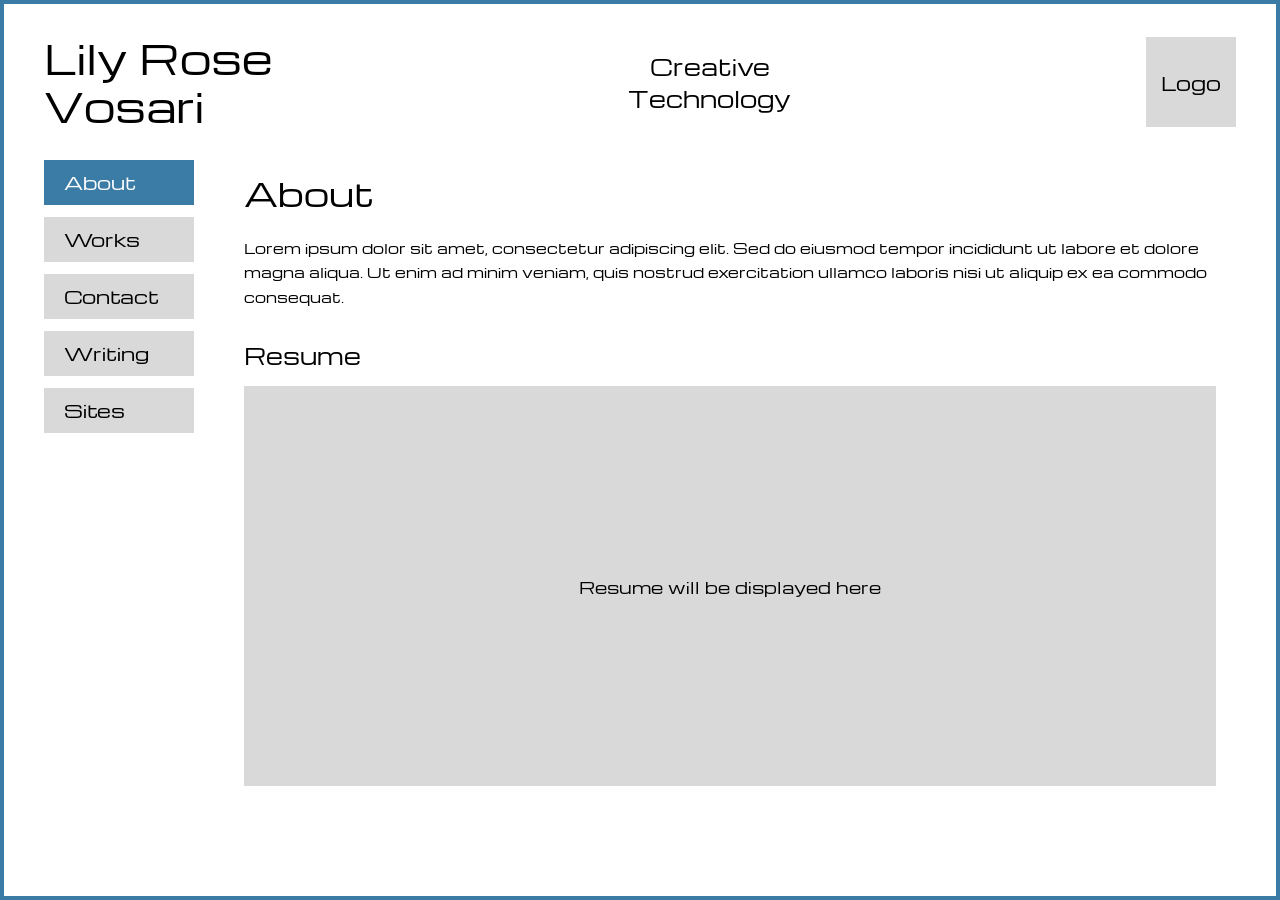
==== Pages/about.html @ a882bce3 "Initial commit: portfolio site with homepage, nav pages, and Michroma font" ====
<!DOCTYPE html>
<html lang="en">
<head>
    <meta charset="UTF-8">
    <meta name="viewport" content="width=device-width, initial-scale=1.0">
    <title>About | Lily Rose Vosari</title>
    <link rel="stylesheet" href="../css/styles.css">
</head>
<body>
    <div class="page-wrapper">
        <header>
            <div class="header-name"><a href="../HomePage/index.html">Lily Rose<br>Vosari</a></div>
            <div class="header-tagline">Creative<br>Technology</div>
            <div class="header-logo">Logo</div>
        </header>

        <div class="main-content">
            <nav class="side-nav">
                <a href="about.html" class="active">About</a>
                <a href="works.html">Works</a>
                <a href="contact.html">Contact</a>
                <a href="writing.html">Writing</a>
                <a href="sites.html">Sites</a>
            </nav>

            <div class="page-content">
                <h1>About</h1>
                <div class="about-text">
                    <p>Lorem ipsum dolor sit amet, consectetur adipiscing elit. Sed do eiusmod tempor incididunt ut labore et dolore magna aliqua. Ut enim ad minim veniam, quis nostrud exercitation ullamco laboris nisi ut aliquip ex ea commodo consequat.</p>
                </div>
                <div class="resume-placeholder">
                    <h2>Resume</h2>
                    <div class="resume-embed">Resume will be displayed here</div>
                </div>
            </div>
        </div>
    </div>
</body>
</html>
---- css/styles.css ----
/* Michroma Font */
@font-face {
    font-family: 'Michroma';
    src: url('../HomePage/fonts/Michroma/Michroma-Regular.ttf') format('truetype');
    font-weight: normal;
    font-style: normal;
}

/* Reset */
*,
*::before,
*::after {
    margin: 0;
    padding: 0;
    box-sizing: border-box;
}

body {
    font-family: 'Michroma', sans-serif;
    background-color: #ffffff;
    color: #000000;
    min-height: 100vh;
}

/* Page wrapper with blue border */
.page-wrapper {
    border: 4px solid #3a7ca5;
    min-height: 100vh;
    padding: 30px 40px;
}

/* Header */
header {
    display: flex;
    align-items: center;
    justify-content: space-between;
    margin-bottom: 30px;
}

.header-name {
    font-size: 2.5rem;
    font-weight: 400;
    line-height: 1.2;
}

.header-tagline {
    font-size: 1.4rem;
    font-weight: 400;
    text-align: center;
}

.header-subtitle {
    font-size: 0.7rem;
    font-weight: 400;
    margin-top: 8px;
    letter-spacing: 0.05em;
}

.header-logo {
    width: 90px;
    height: 90px;
    background-color: #d9d9d9;
    display: flex;
    align-items: center;
    justify-content: center;
    font-size: 1.2rem;
}

.header-logo img {
    width: 100%;
    height: 100%;
    object-fit: contain;
}

/* Main content area */
.main-content {
    display: flex;
    gap: 30px;
}

/* Left navigation */
.side-nav {
    display: flex;
    flex-direction: column;
    gap: 12px;
    min-width: 150px;
}

.side-nav a {
    display: block;
    background-color: #d9d9d9;
    color: #000000;
    text-decoration: none;
    padding: 10px 20px;
    font-family: 'Michroma', sans-serif;
    font-size: 1.1rem;
    transition: background-color 0.3s ease, color 0.3s ease;
}

.side-nav a:hover,
.side-nav a.active {
    background-color: #3a7ca5;
    color: #ffffff;
}

/* Page content area */
.page-content {
    flex: 1;
    padding: 10px 20px;
}

.page-content h1 {
    font-size: 2rem;
    font-weight: 400;
    margin-bottom: 20px;
}

/* About page */
.about-text {
    font-size: 0.85rem;
    line-height: 1.8;
    margin-bottom: 30px;
}

.resume-placeholder h2 {
    font-size: 1.4rem;
    font-weight: 400;
    margin-bottom: 15px;
}

.resume-embed {
    background-color: #d9d9d9;
    min-height: 400px;
    display: flex;
    align-items: center;
    justify-content: center;
    font-size: 1rem;
}

/* Contact page */
.contact-list {
    list-style: disc;
    padding-left: 25px;
    font-size: 0.9rem;
    line-height: 2.2;
}

/* Header name link */
.header-name a {
    color: inherit;
    text-decoration: none;
}

.header-name a:hover {
    opacity: 0.7;
}

/* Drawing / featured image area */
.featured-area {
    flex: 1;
    background-color: #d9d9d9;
    display: flex;
    align-items: center;
    justify-content: center;
    min-height: 350px;
    font-size: 1.5rem;
}

.featured-area img {
    width: 100%;
    height: 100%;
    object-fit: cover;
}

/* Responsive */
@media (max-width: 768px) {
    .page-wrapper {
        padding: 20px;
    }

    header {
        flex-wrap: wrap;
        gap: 15px;
    }

    .header-name {
        font-size: 1.8rem;
    }

    .header-tagline {
        font-size: 1rem;
    }

    .main-content {
        flex-direction: column;
    }

    .side-nav {
        flex-direction: row;
        flex-wrap: wrap;
        min-width: unset;
    }

    .side-nav a {
        font-size: 0.9rem;
        padding: 8px 14px;
    }
}
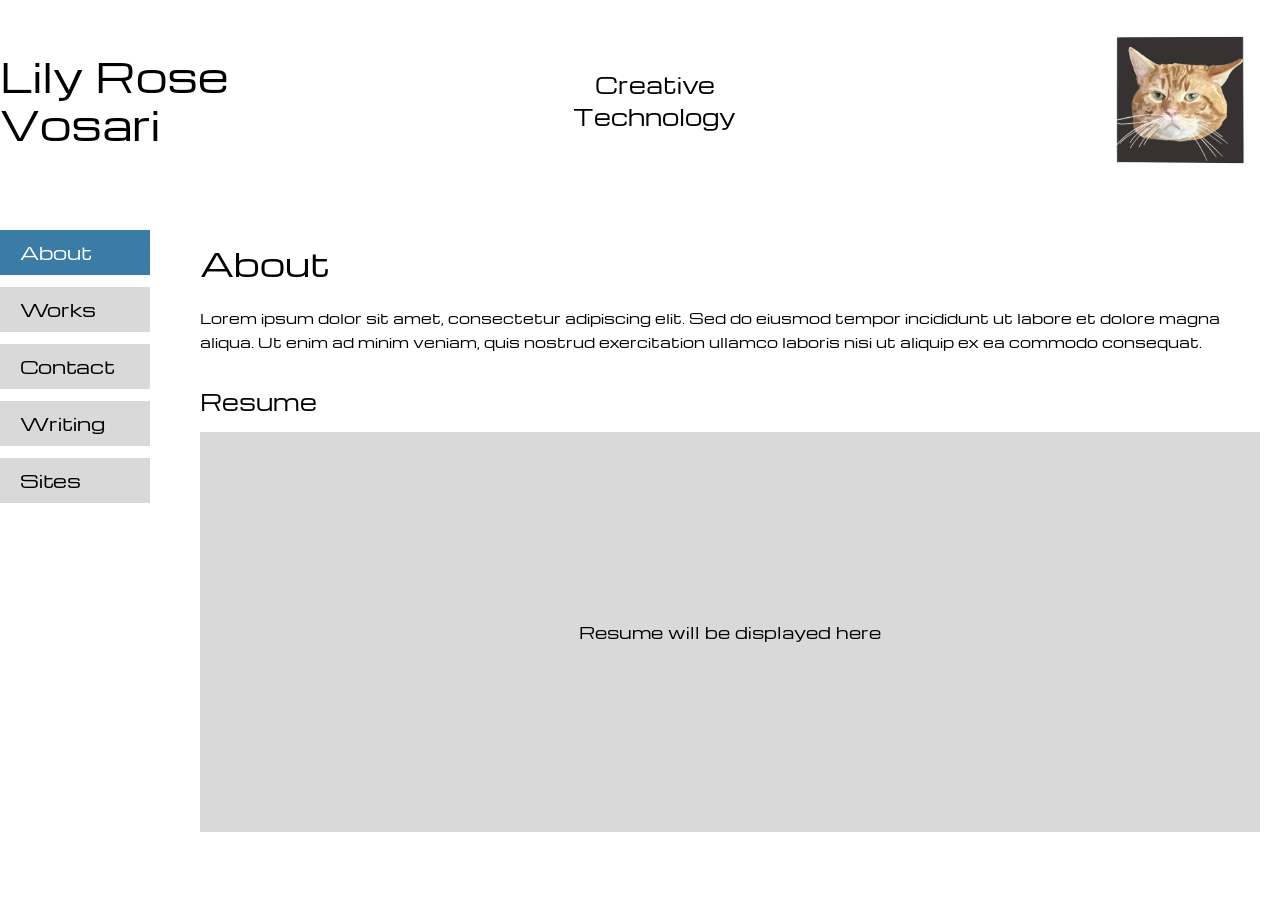
==== commit 756aae48: "Add logo, move fonts to css, update page content and styling" ====
--- a/Pages/about.html
+++ b/Pages/about.html
@@ -11,7 +11,7 @@
         <header>
             <div class="header-name"><a href="../HomePage/index.html">Lily Rose<br>Vosari</a></div>
             <div class="header-tagline">Creative<br>Technology</div>
-            <div class="header-logo">Logo</div>
+            <div class="header-logo"><img src="../HomePage/Logo.png" alt="Lily Rose Vosari Logo"></div>
         </header>
 
         <div class="main-content">
--- a/css/styles.css
+++ b/css/styles.css
@@ -1,7 +1,7 @@
 /* Michroma Font */
 @font-face {
     font-family: 'Michroma';
-    src: url('../HomePage/fonts/Michroma/Michroma-Regular.ttf') format('truetype');
+    src: url('fonts/Michroma/Michroma-Regular.ttf') format('truetype');
     font-weight: normal;
     font-style: normal;
 }
@@ -20,13 +20,6 @@
     background-color: #ffffff;
     color: #000000;
     min-height: 100vh;
-}
-
-/* Page wrapper with blue border */
-.page-wrapper {
-    border: 4px solid #3a7ca5;
-    min-height: 100vh;
-    padding: 30px 40px;
 }
 
 /* Header */
@@ -57,13 +50,11 @@
 }
 
 .header-logo {
-    width: 90px;
-    height: 90px;
-    background-color: #d9d9d9;
+    width: 200px;
+    height: 200px;
     display: flex;
     align-items: center;
     justify-content: center;
-    font-size: 1.2rem;
 }
 
 .header-logo img {
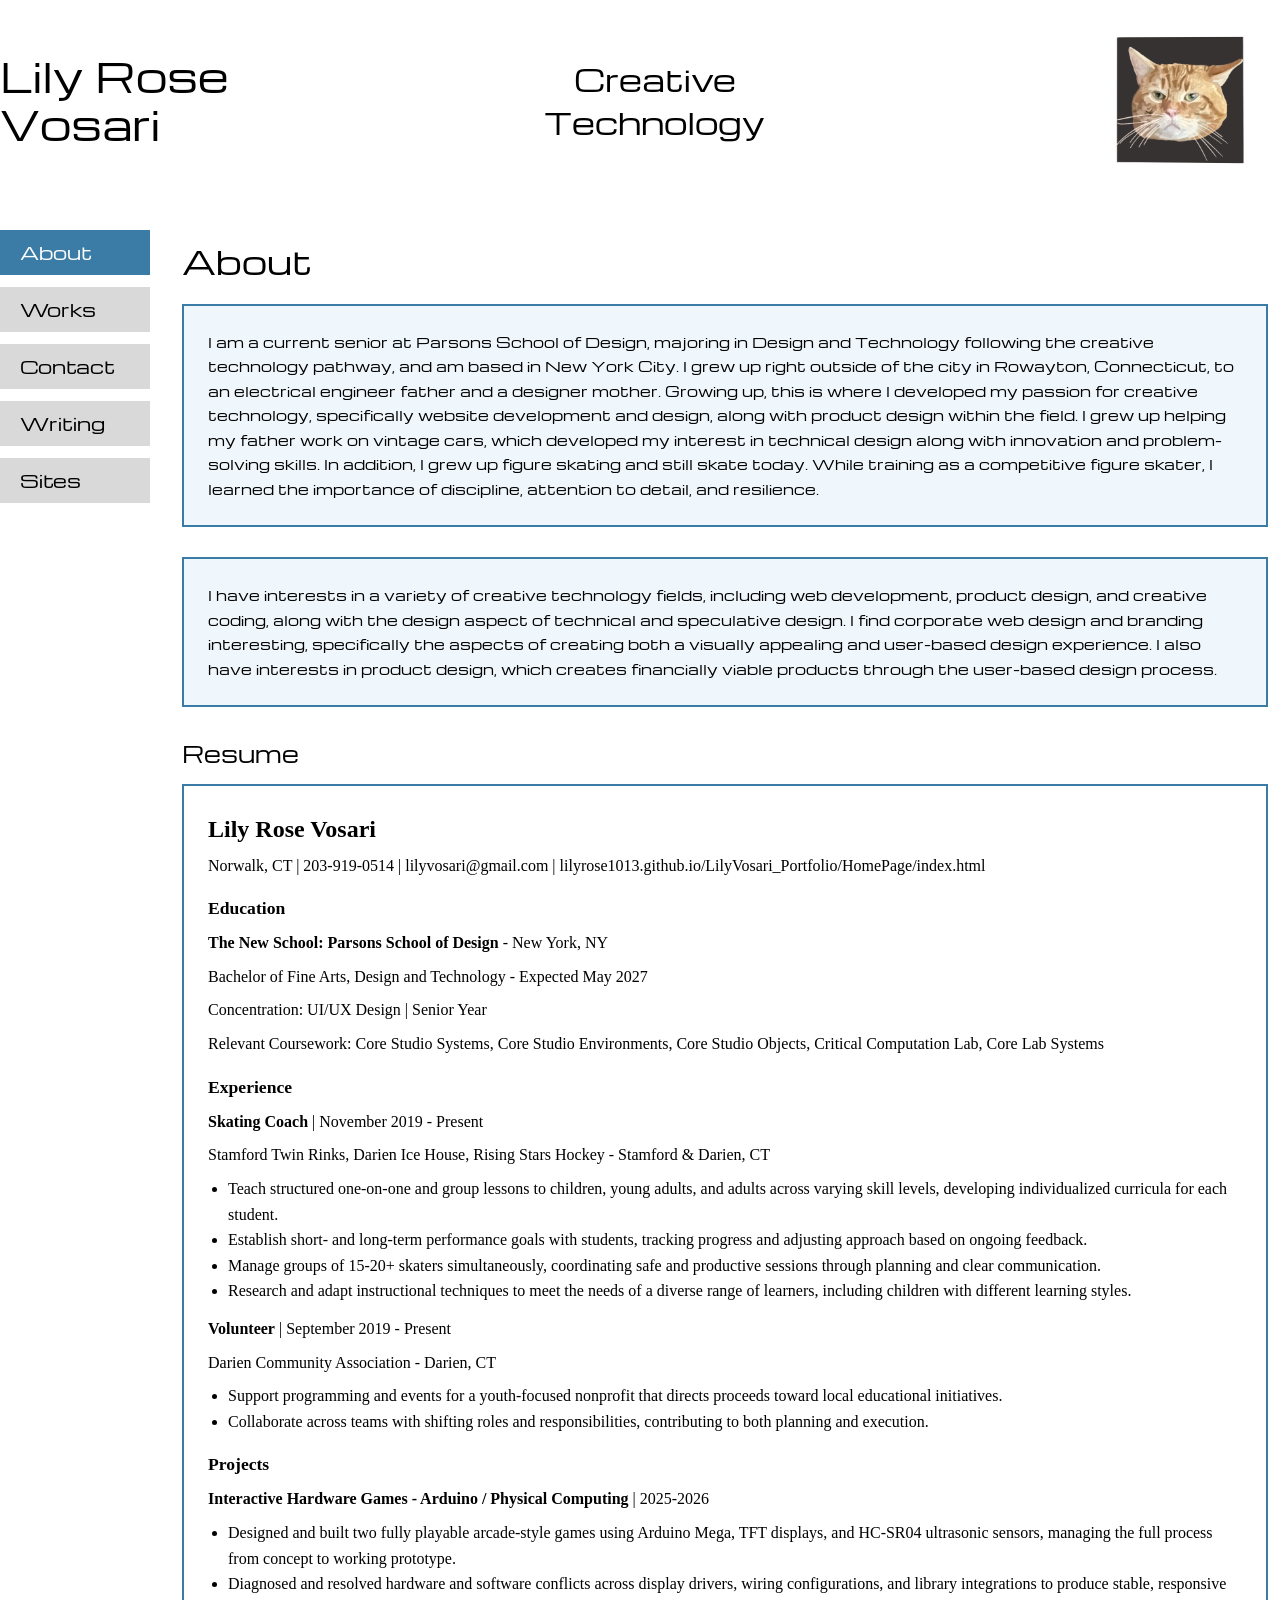
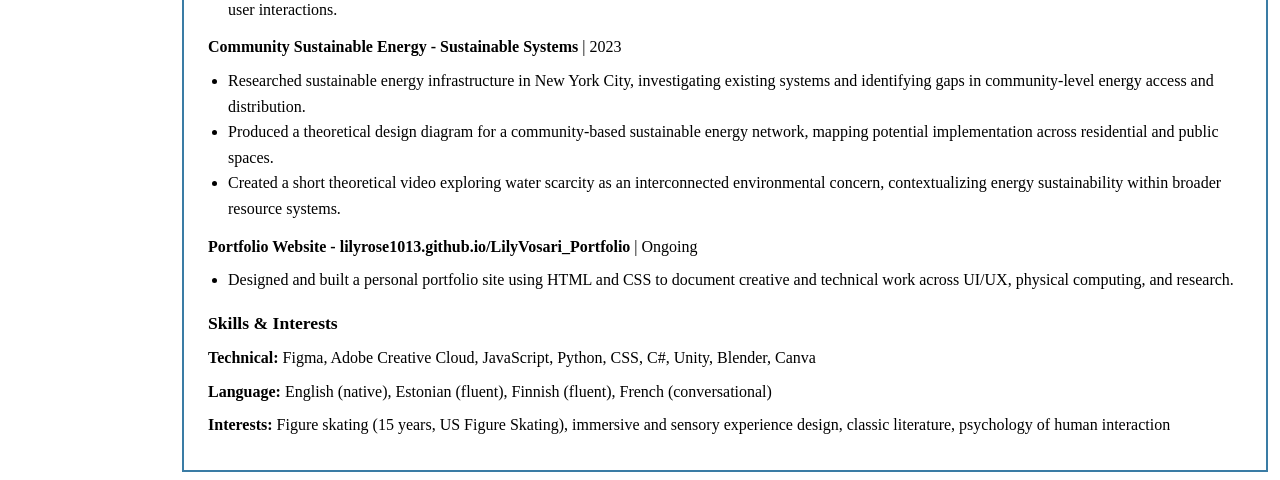
==== commit 6e7adf4a: "about page updates" ====
--- a/Pages/about.html
+++ b/Pages/about.html
@@ -26,11 +26,74 @@
             <div class="page-content">
                 <h1>About</h1>
                 <div class="about-text">
-                    <p>Lorem ipsum dolor sit amet, consectetur adipiscing elit. Sed do eiusmod tempor incididunt ut labore et dolore magna aliqua. Ut enim ad minim veniam, quis nostrud exercitation ullamco laboris nisi ut aliquip ex ea commodo consequat.</p>
+                    <p>
+                        I am a current senior at Parsons School of Design, majoring in Design and Technology following the creative technology pathway, and am based in New York City.
+                        I grew up right outside of the city in Rowayton, Connecticut, to an electrical engineer father and a designer mother. Growing up, this is where I developed my passion for creative technology, specifically website development and design, along with product design within the field.
+                        I grew up helping my father work on vintage cars, which developed my interest in technical design along with innovation and problem-solving skills.
+                        In addition, I grew up figure skating and still skate today. While training as a competitive figure skater, I learned the importance of discipline, attention to detail, and resilience.
+                    </p>
+                </div>
+
+                <div class="about-text2">
+                    <p>
+                        I have interests in a variety of creative technology fields, including web development, product design, and creative coding, along with the design aspect of technical and speculative design.
+                        I find corporate web design and branding interesting, specifically the aspects of creating both a visually appealing and user-based design experience.
+                        I also have interests in product design, which creates financially viable products through the user-based design process.
+                    </p>
                 </div>
                 <div class="resume-placeholder">
                     <h2>Resume</h2>
-                    <div class="resume-embed">Resume will be displayed here</div>
+                    <div class="resume-content">
+                        <h3>Lily Rose Vosari</h3>
+                        <p>Norwalk, CT | 203-919-0514 | lilyvosari@gmail.com | lilyrose1013.github.io/LilyVosari_Portfolio/HomePage/index.html</p>
+
+                        <h4>Education</h4>
+                        <p><strong>The New School: Parsons School of Design</strong> - New York, NY</p>
+                        <p>Bachelor of Fine Arts, Design and Technology - Expected May 2027</p>
+                        <p>Concentration: UI/UX Design | Senior Year</p>
+                        <p>Relevant Coursework: Core Studio Systems, Core Studio Environments, Core Studio Objects, Critical Computation Lab, Core Lab Systems</p>
+
+                        <h4>Experience</h4>
+                        <p><strong>Skating Coach</strong> | November 2019 - Present</p>
+                        <p>Stamford Twin Rinks, Darien Ice House, Rising Stars Hockey - Stamford & Darien, CT</p>
+                        <ul>
+                            <li>Teach structured one-on-one and group lessons to children, young adults, and adults across varying skill levels, developing individualized curricula for each student.</li>
+                            <li>Establish short- and long-term performance goals with students, tracking progress and adjusting approach based on ongoing feedback.</li>
+                            <li>Manage groups of 15-20+ skaters simultaneously, coordinating safe and productive sessions through planning and clear communication.</li>
+                            <li>Research and adapt instructional techniques to meet the needs of a diverse range of learners, including children with different learning styles.</li>
+                        </ul>
+
+                        <p><strong>Volunteer</strong> | September 2019 - Present</p>
+                        <p>Darien Community Association - Darien, CT</p>
+                        <ul>
+                            <li>Support programming and events for a youth-focused nonprofit that directs proceeds toward local educational initiatives.</li>
+                            <li>Collaborate across teams with shifting roles and responsibilities, contributing to both planning and execution.</li>
+                        </ul>
+
+                        <h4>Projects</h4>
+                        <p><strong>Interactive Hardware Games - Arduino / Physical Computing</strong> | 2025-2026</p>
+                        <ul>
+                            <li>Designed and built two fully playable arcade-style games using Arduino Mega, TFT displays, and HC-SR04 ultrasonic sensors, managing the full process from concept to working prototype.</li>
+                            <li>Diagnosed and resolved hardware and software conflicts across display drivers, wiring configurations, and library integrations to produce stable, responsive user interactions.</li>
+                        </ul>
+
+                        <p><strong>Community Sustainable Energy - Sustainable Systems</strong> | 2023</p>
+                        <ul>
+                            <li>Researched sustainable energy infrastructure in New York City, investigating existing systems and identifying gaps in community-level energy access and distribution.</li>
+                            <li>Produced a theoretical design diagram for a community-based sustainable energy network, mapping potential implementation across residential and public spaces.</li>
+                            <li>Created a short theoretical video exploring water scarcity as an interconnected environmental concern, contextualizing energy sustainability within broader resource systems.</li>
+                        </ul>
+
+                        <p><strong>Portfolio Website - lilyrose1013.github.io/LilyVosari_Portfolio</strong> | Ongoing</p>
+                        <ul>
+                            <li>Designed and built a personal portfolio site using HTML and CSS to document creative and technical work across UI/UX, physical computing, and research.</li>
+                        </ul>
+
+                        <h4>Skills & Interests</h4>
+                        <p><strong>Technical:</strong> Figma, Adobe Creative Cloud, JavaScript, Python, CSS, C#, Unity, Blender, Canva</p>
+                        <p><strong>Language:</strong> English (native), Estonian (fluent), Finnish (fluent), French (conversational)</p>
+                        <p><strong>Interests:</strong> Figure skating (15 years, US Figure Skating), immersive and sensory experience design, classic literature, psychology of human interaction</p>
+                    </div>
                 </div>
             </div>
         </div>
--- a/css/styles.css
+++ b/css/styles.css
@@ -37,13 +37,13 @@
 }
 
 .header-tagline {
-    font-size: 1.4rem;
+    font-size: 1.9rem;
     font-weight: 400;
     text-align: center;
 }
 
 .header-subtitle {
-    font-size: 0.7rem;
+    font-size: 0.95rem;
     font-weight: 400;
     margin-top: 8px;
     letter-spacing: 0.05em;
@@ -66,7 +66,7 @@
 /* Main content area */
 .main-content {
     display: flex;
-    gap: 30px;
+    gap: 20px;
 }
 
 /* Left navigation */
@@ -97,7 +97,7 @@
 /* Page content area */
 .page-content {
     flex: 1;
-    padding: 10px 20px;
+    padding: 8px 12px;
 }
 
 .page-content h1 {
@@ -111,6 +111,30 @@
     font-size: 0.85rem;
     line-height: 1.8;
     margin-bottom: 30px;
+    padding: 1.5rem;
+    border: 2px solid #3a7ca5;
+    background-color: #f0f7fc;
+}
+
+.about-text2 {
+    font-size: 0.85rem;
+    line-height: 1.8;
+    margin-bottom: 30px;
+    padding: 1.5rem;
+    border: 2px solid #3a7ca5;
+    background-color: #f0f7fc;
+}
+
+.about-text p {
+    margin-bottom: 1rem;
+}
+
+.about-text2 p {
+    margin-bottom: 0;
+}
+
+.about-text p:last-child {
+    margin-bottom: 0;
 }
 
 .resume-placeholder h2 {
@@ -119,13 +143,49 @@
     margin-bottom: 15px;
 }
 
+.resume-content {
+    background-color: #ffffff;
+    border: 2px solid #3a7ca5;
+    padding: 1.5rem;
+    font-family: 'Times New Roman', Times, serif;
+    font-size: 1rem;
+    line-height: 1.6;
+}
+
+.resume-content h3 {
+    font-size: 1.5rem;
+    margin-bottom: 0.25rem;
+}
+
+.resume-content h4 {
+    font-size: 1.1rem;
+    margin-top: 1rem;
+    margin-bottom: 0.5rem;
+}
+
+.resume-content p {
+    margin-bottom: 0.5rem;
+}
+
+.resume-content ul {
+    margin: 0 0 0.75rem 1.25rem;
+}
+
+.resume-content a {
+    color: #1f5e85;
+}
+
 .resume-embed {
     background-color: #d9d9d9;
-    min-height: 400px;
-    display: flex;
-    align-items: center;
-    justify-content: center;
+    min-height: 360px;
     font-size: 1rem;
+}
+
+.resume-embed iframe {
+    width: 100%;
+    height: 75vh;
+    border: 0;
+    display: block;
 }
 
 /* Contact page */
@@ -179,7 +239,7 @@
     }
 
     .header-tagline {
-        font-size: 1rem;
+        font-size: 1.3rem;
     }
 
     .main-content {
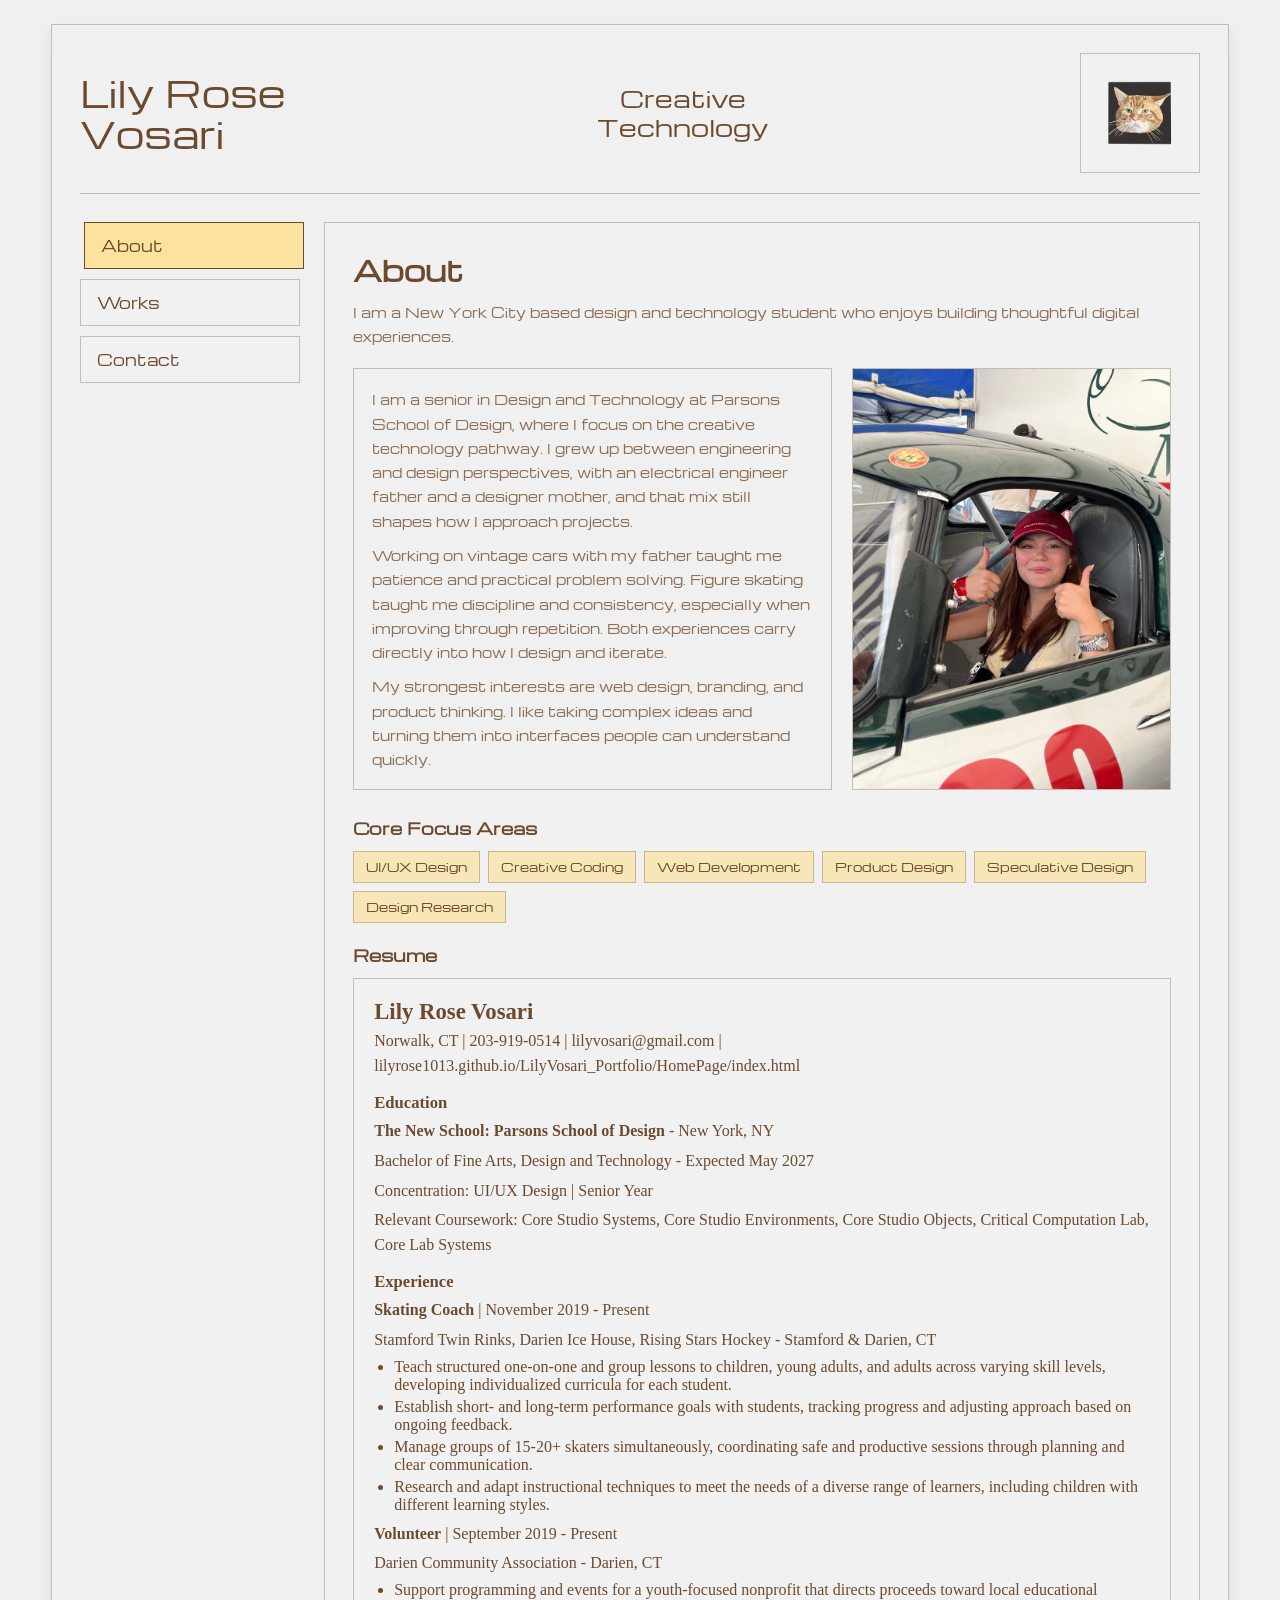
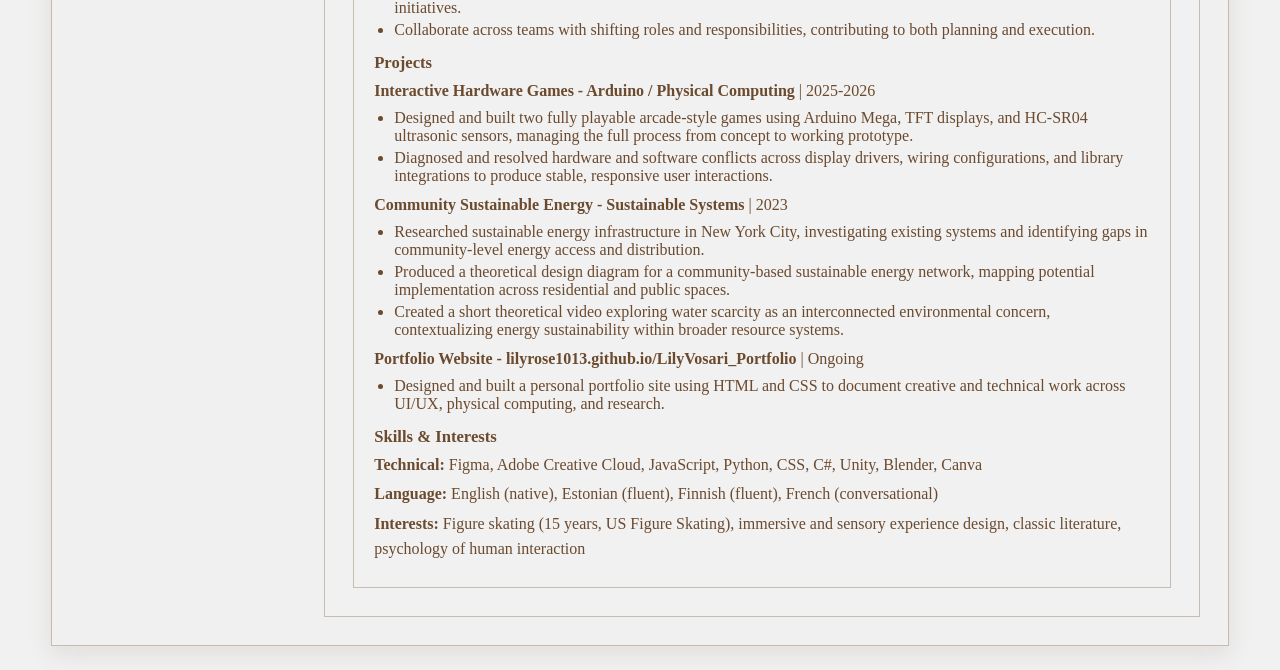
==== commit 32ef0c50: "color and format changes" ====
--- a/Pages/about.html
+++ b/Pages/about.html
@@ -19,30 +19,46 @@
                 <a href="about.html" class="active">About</a>
                 <a href="works.html">Works</a>
                 <a href="contact.html">Contact</a>
-                <a href="writing.html">Writing</a>
-                <a href="sites.html">Sites</a>
             </nav>
 
             <div class="page-content">
                 <h1>About</h1>
-                <div class="about-text">
-                    <p>
-                        I am a current senior at Parsons School of Design, majoring in Design and Technology following the creative technology pathway, and am based in New York City.
-                        I grew up right outside of the city in Rowayton, Connecticut, to an electrical engineer father and a designer mother. Growing up, this is where I developed my passion for creative technology, specifically website development and design, along with product design within the field.
-                        I grew up helping my father work on vintage cars, which developed my interest in technical design along with innovation and problem-solving skills.
-                        In addition, I grew up figure skating and still skate today. While training as a competitive figure skater, I learned the importance of discipline, attention to detail, and resilience.
-                    </p>
+                <p class="intro-line">I am a New York City based design and technology student who enjoys building thoughtful digital experiences.</p>
+
+                <section class="hero-block" aria-label="Professional biography">
+                    <div class="hero-text">
+                        <p>
+                            I am a senior in Design and Technology at Parsons School of Design, where I focus on the creative technology pathway.
+                            I grew up between engineering and design perspectives, with an electrical engineer father and a designer mother,
+                            and that mix still shapes how I approach projects.
+                        </p>
+                        <p>
+                            Working on vintage cars with my father taught me patience and practical problem solving.
+                            Figure skating taught me discipline and consistency, especially when improving through repetition.
+                            Both experiences carry directly into how I design and iterate.
+                        </p>
+                        <p>
+                            My strongest interests are web design, branding, and product thinking.
+                            I like taking complex ideas and turning them into interfaces people can understand quickly.
+                        </p>
+                    </div>
+                    <figure class="about-photo">
+                        <img src="../Images/Me.jpg" alt="Lily Rose Vosari sitting in a race car giving two thumbs up">
+                    </figure>
+                </section>
+
+                <h2 class="section-title">Core Focus Areas</h2>
+                <div class="chip-group" aria-label="Focus areas">
+                    <span class="chip">UI/UX Design</span>
+                    <span class="chip">Creative Coding</span>
+                    <span class="chip">Web Development</span>
+                    <span class="chip">Product Design</span>
+                    <span class="chip">Speculative Design</span>
+                    <span class="chip">Design Research</span>
                 </div>
 
-                <div class="about-text2">
-                    <p>
-                        I have interests in a variety of creative technology fields, including web development, product design, and creative coding, along with the design aspect of technical and speculative design.
-                        I find corporate web design and branding interesting, specifically the aspects of creating both a visually appealing and user-based design experience.
-                        I also have interests in product design, which creates financially viable products through the user-based design process.
-                    </p>
-                </div>
                 <div class="resume-placeholder">
-                    <h2>Resume</h2>
+                    <h2 class="section-title">Resume</h2>
                     <div class="resume-content">
                         <h3>Lily Rose Vosari</h3>
                         <p>Norwalk, CT | 203-919-0514 | lilyvosari@gmail.com | lilyrose1013.github.io/LilyVosari_Portfolio/HomePage/index.html</p>
--- a/css/styles.css
+++ b/css/styles.css
@@ -6,7 +6,23 @@
     font-style: normal;
 }
 
-/* Reset */
+:root {
+    --old-copper: #6b4a2e;
+    --butter-yellow: #fbe29d;
+    --nebula: #c0ddda;
+    --seashell: #f1f1f1;
+    --page-bg: var(--seashell);
+    --panel-bg: var(--seashell);
+    --ink: var(--old-copper);
+    --muted: rgba(119, 85, 55, 0.84);
+    --line: rgba(119, 85, 55, 0.34);
+    --brand: var(--old-copper);
+    --brand-soft: var(--butter-yellow);
+    --accent: var(--old-copper);
+    --radius: 0;
+    --shadow: 0 12px 30px rgba(119, 85, 55, 0.12);
+}
+
 *,
 *::before,
 *::after {
@@ -17,243 +33,429 @@
 
 body {
     font-family: 'Michroma', sans-serif;
-    background-color: #ffffff;
-    color: #000000;
+    font-weight: 500;
+    color: var(--ink);
     min-height: 100vh;
-}
-
-/* Header */
+    background: var(--page-bg);
+}
+
+.page-wrapper {
+    width: min(1220px, 92vw);
+    margin: 24px auto;
+    padding: 28px;
+    border: 1px solid var(--line);
+    border-radius: 0;
+    background: rgba(241, 241, 241, 0.96);
+    box-shadow: 0 8px 22px rgba(119, 85, 55, 0.12);
+}
+
 header {
     display: flex;
     align-items: center;
     justify-content: space-between;
-    margin-bottom: 30px;
+    gap: 18px;
+    margin-bottom: 28px;
+    padding-bottom: 20px;
+    border-bottom: 1px solid var(--line);
 }
 
 .header-name {
-    font-size: 2.5rem;
-    font-weight: 400;
-    line-height: 1.2;
+    font-size: clamp(1.8rem, 2.8vw, 2.4rem);
+    font-weight: 500;
+    line-height: 1.15;
+}
+
+.header-name a {
+    color: inherit;
+    text-decoration: none;
+}
+
+.header-name a:hover {
+    color: var(--brand);
 }
 
 .header-tagline {
-    font-size: 1.9rem;
-    font-weight: 400;
+    font-size: clamp(1.05rem, 1.8vw, 1.55rem);
     text-align: center;
+    color: var(--brand);
+    line-height: 1.25;
 }
 
 .header-subtitle {
-    font-size: 0.95rem;
-    font-weight: 400;
     margin-top: 8px;
-    letter-spacing: 0.05em;
+    font-size: 0.76rem;
+    color: var(--muted);
+    letter-spacing: 0.03em;
 }
 
 .header-logo {
-    width: 200px;
-    height: 200px;
+    width: 120px;
+    height: 120px;
+    border-radius: 0;
+    border: 1px solid var(--line);
+    background: var(--seashell);
     display: flex;
     align-items: center;
     justify-content: center;
+    flex-shrink: 0;
 }
 
 .header-logo img {
-    width: 100%;
-    height: 100%;
+    width: 84%;
+    height: 84%;
     object-fit: contain;
 }
 
-/* Main content area */
 .main-content {
-    display: flex;
-    gap: 20px;
-}
-
-/* Left navigation */
+    display: grid;
+    grid-template-columns: 220px minmax(0, 1fr);
+    gap: 24px;
+}
+
 .side-nav {
     display: flex;
     flex-direction: column;
-    gap: 12px;
-    min-width: 150px;
+    gap: 10px;
 }
 
 .side-nav a {
     display: block;
-    background-color: #d9d9d9;
-    color: #000000;
+    border-radius: 0;
+    border: 1px solid var(--line);
+    background: var(--panel-bg);
+    color: var(--ink);
     text-decoration: none;
-    padding: 10px 20px;
-    font-family: 'Michroma', sans-serif;
-    font-size: 1.1rem;
-    transition: background-color 0.3s ease, color 0.3s ease;
+    font-size: 0.92rem;
+    padding: 12px 16px;
+    transition: transform 0.22s ease, border-color 0.22s ease, background-color 0.22s ease, color 0.22s ease;
 }
 
 .side-nav a:hover,
 .side-nav a.active {
-    background-color: #3a7ca5;
-    color: #ffffff;
-}
-
-/* Page content area */
+    transform: translateX(4px);
+    border-color: var(--brand);
+    background: var(--brand-soft);
+    color: var(--brand);
+}
+
 .page-content {
-    flex: 1;
-    padding: 8px 12px;
+    background: var(--panel-bg);
+    border: 1px solid var(--line);
+    border-radius: 0;
+    padding: 28px;
 }
 
 .page-content h1 {
-    font-size: 2rem;
-    font-weight: 400;
+    font-size: clamp(1.45rem, 2.1vw, 2rem);
+    margin-bottom: 12px;
+}
+
+.intro-line {
+    color: var(--muted);
+    font-size: 0.82rem;
+    line-height: 1.8;
     margin-bottom: 20px;
 }
 
-/* About page */
-.about-text {
-    font-size: 0.85rem;
-    line-height: 1.8;
-    margin-bottom: 30px;
-    padding: 1.5rem;
-    border: 2px solid #3a7ca5;
-    background-color: #f0f7fc;
-}
-
-.about-text2 {
-    font-size: 0.85rem;
-    line-height: 1.8;
-    margin-bottom: 30px;
-    padding: 1.5rem;
-    border: 2px solid #3a7ca5;
-    background-color: #f0f7fc;
-}
-
-.about-text p {
-    margin-bottom: 1rem;
-}
-
-.about-text2 p {
+.hero-block {
+    display: grid;
+    grid-template-columns: 1.2fr 0.8fr;
+    gap: 20px;
+    margin-bottom: 26px;
+}
+
+.hero-text {
+    border: 1px solid var(--line);
+    border-radius: 0;
+    background: rgba(241, 241, 241, 0.95);
+    padding: 18px;
+}
+
+.hero-text p {
+    color: var(--muted);
+    font-size: 0.82rem;
+    line-height: 1.85;
+    margin-bottom: 10px;
+}
+
+.hero-text p:last-child {
     margin-bottom: 0;
 }
 
-.about-text p:last-child {
-    margin-bottom: 0;
-}
-
-.resume-placeholder h2 {
-    font-size: 1.4rem;
-    font-weight: 400;
-    margin-bottom: 15px;
-}
-
-.resume-content {
-    background-color: #ffffff;
-    border: 2px solid #3a7ca5;
-    padding: 1.5rem;
-    font-family: 'Times New Roman', Times, serif;
-    font-size: 1rem;
-    line-height: 1.6;
-}
-
-.resume-content h3 {
-    font-size: 1.5rem;
-    margin-bottom: 0.25rem;
-}
-
-.resume-content h4 {
-    font-size: 1.1rem;
-    margin-top: 1rem;
-    margin-bottom: 0.5rem;
-}
-
-.resume-content p {
-    margin-bottom: 0.5rem;
-}
-
-.resume-content ul {
-    margin: 0 0 0.75rem 1.25rem;
-}
-
-.resume-content a {
-    color: #1f5e85;
-}
-
-.resume-embed {
-    background-color: #d9d9d9;
-    min-height: 360px;
-    font-size: 1rem;
-}
-
-.resume-embed iframe {
-    width: 100%;
-    height: 75vh;
-    border: 0;
+.about-photo {
+    border: 1px solid var(--line);
+    border-radius: 0;
+    overflow: hidden;
+    background: var(--seashell);
+}
+
+.about-photo img {
     display: block;
-}
-
-/* Contact page */
-.contact-list {
-    list-style: disc;
-    padding-left: 25px;
-    font-size: 0.9rem;
-    line-height: 2.2;
-}
-
-/* Header name link */
-.header-name a {
-    color: inherit;
-    text-decoration: none;
-}
-
-.header-name a:hover {
-    opacity: 0.7;
-}
-
-/* Drawing / featured image area */
-.featured-area {
-    flex: 1;
-    background-color: #d9d9d9;
-    display: flex;
-    align-items: center;
-    justify-content: center;
-    min-height: 350px;
-    font-size: 1.5rem;
-}
-
-.featured-area img {
     width: 100%;
     height: 100%;
     object-fit: cover;
 }
 
-/* Responsive */
-@media (max-width: 768px) {
-    .page-wrapper {
-        padding: 20px;
-    }
-
-    header {
-        flex-wrap: wrap;
-        gap: 15px;
-    }
-
-    .header-name {
-        font-size: 1.8rem;
-    }
-
-    .header-tagline {
-        font-size: 1.3rem;
-    }
-
+.section-title {
+    font-size: 1.02rem;
+    color: var(--brand);
+    margin-bottom: 12px;
+}
+
+.chip-group {
+    display: flex;
+    flex-wrap: wrap;
+    gap: 8px;
+    margin-bottom: 20px;
+}
+
+.chip {
+    border: 1px solid var(--line);
+    background: rgba(251, 226, 157, 0.68);
+    border-radius: 0;
+    padding: 7px 12px;
+    font-size: 0.72rem;
+    color: var(--brand);
+}
+
+.resume-placeholder {
+    margin-top: 6px;
+}
+
+.resume-content {
+    border: 1px solid var(--line);
+    border-radius: 0;
+    padding: 20px;
+    background: rgba(241, 241, 241, 0.97);
+    font-family: 'Times New Roman', Times, serif;
+    font-weight: 500;
+    color: var(--ink);
+}
+
+.resume-content h3 {
+    font-size: 1.42rem;
+    margin-bottom: 4px;
+}
+
+.resume-content h4 {
+    margin-top: 14px;
+    margin-bottom: 6px;
+    font-size: 1.04rem;
+    color: var(--brand);
+}
+
+.resume-content p {
+    line-height: 1.55;
+    margin-bottom: 5px;
+}
+
+.resume-content ul {
+    margin: 0 0 8px 20px;
+}
+
+.resume-content li {
+    margin-bottom: 4px;
+}
+
+.card-grid {
+    display: grid;
+    grid-template-columns: repeat(auto-fit, minmax(220px, 1fr));
+    gap: 14px;
+    margin-top: 12px;
+}
+
+.info-card {
+    border: 1px solid var(--line);
+    border-left: 5px solid var(--brand);
+    border-radius: 0;
+    background: rgba(241, 241, 241, 0.97);
+    padding: 16px;
+}
+
+.info-card h3 {
+    font-size: 0.95rem;
+    margin-bottom: 6px;
+}
+
+.info-card p {
+    font-size: 0.77rem;
+    color: var(--muted);
+    line-height: 1.7;
+}
+
+.project-list {
+    display: grid;
+    gap: 14px;
+    margin-top: 14px;
+}
+
+.project-card {
+    border: 1px solid var(--line);
+    border-radius: 0;
+    background: rgba(241, 241, 241, 0.97);
+    padding: 18px;
+}
+
+.project-card h3 {
+    font-size: 1rem;
+    color: var(--brand);
+    margin-bottom: 4px;
+}
+
+.project-meta {
+    font-size: 0.7rem;
+    text-transform: uppercase;
+    letter-spacing: 0.06em;
+    color: var(--accent);
+    margin-bottom: 10px;
+}
+
+.project-card ul {
+    margin-left: 18px;
+    line-height: 1.65;
+    color: var(--muted);
+    font-size: 0.78rem;
+}
+
+.contact-list {
+    list-style: none;
+    display: grid;
+    gap: 10px;
+    margin-top: 14px;
+}
+
+.contact-list li {
+    border: 1px solid var(--line);
+    border-radius: 0;
+    background: rgba(251, 226, 157, 0.5);
+    padding: 12px 14px;
+    font-size: 0.82rem;
+}
+
+.contact-list a {
+    color: var(--brand);
+    text-decoration: none;
+}
+
+.contact-list a:hover {
+    text-decoration: underline;
+}
+
+.featured-area {
+    border: 1px solid var(--line);
+    border-radius: 0;
+    min-height: 360px;
+    background: rgba(192, 221, 218, 0.65);
+    color: var(--ink);
+    padding: 28px;
+    display: flex;
+    flex-direction: column;
+    justify-content: flex-end;
+    gap: 10px;
+}
+
+.featured-area h2 {
+    font-size: clamp(1.25rem, 2.6vw, 2rem);
+}
+
+.featured-area p {
+    font-size: 0.82rem;
+    max-width: 52ch;
+    line-height: 1.8;
+}
+
+.hero-link {
+    display: inline-block;
+    width: fit-content;
+    color: var(--brand);
+    text-decoration: none;
+    border: 1px solid var(--line);
+    border-radius: 0;
+    padding: 8px 14px;
+    font-size: 0.72rem;
+    margin-top: 6px;
+    background: rgba(251, 226, 157, 0.58);
+}
+
+.hero-link:hover {
+    background: rgba(192, 221, 218, 0.78);
+}
+
+.site-link-list {
+    margin-top: 14px;
+    display: grid;
+    gap: 11px;
+}
+
+.site-link-item {
+    border: 1px solid var(--line);
+    border-radius: 0;
+    background: rgba(241, 241, 241, 0.97);
+    padding: 14px;
+}
+
+.site-link-item a {
+    color: var(--brand);
+    text-decoration: none;
+}
+
+.site-link-item a:hover {
+    text-decoration: underline;
+}
+
+.site-link-item p {
+    margin-top: 6px;
+    color: var(--muted);
+    font-size: 0.76rem;
+    line-height: 1.72;
+}
+
+@media (max-width: 980px) {
     .main-content {
-        flex-direction: column;
+        grid-template-columns: 1fr;
     }
 
     .side-nav {
         flex-direction: row;
         flex-wrap: wrap;
-        min-width: unset;
     }
 
     .side-nav a {
-        font-size: 0.9rem;
-        padding: 8px 14px;
-    }
-}
+        flex: 1 1 150px;
+        text-align: center;
+    }
+
+    .hero-block {
+        grid-template-columns: 1fr;
+    }
+}
+
+@media (max-width: 640px) {
+    .page-wrapper {
+        width: 94vw;
+        margin: 14px auto;
+        padding: 18px;
+    }
+
+    header {
+        flex-wrap: wrap;
+        justify-content: center;
+        text-align: center;
+    }
+
+    .header-logo {
+        width: 100px;
+        height: 100px;
+    }
+
+    .page-content {
+        padding: 18px;
+    }
+
+    .project-card,
+    .site-link-item,
+    .info-card,
+    .contact-list li {
+        padding: 14px;
+    }
+}
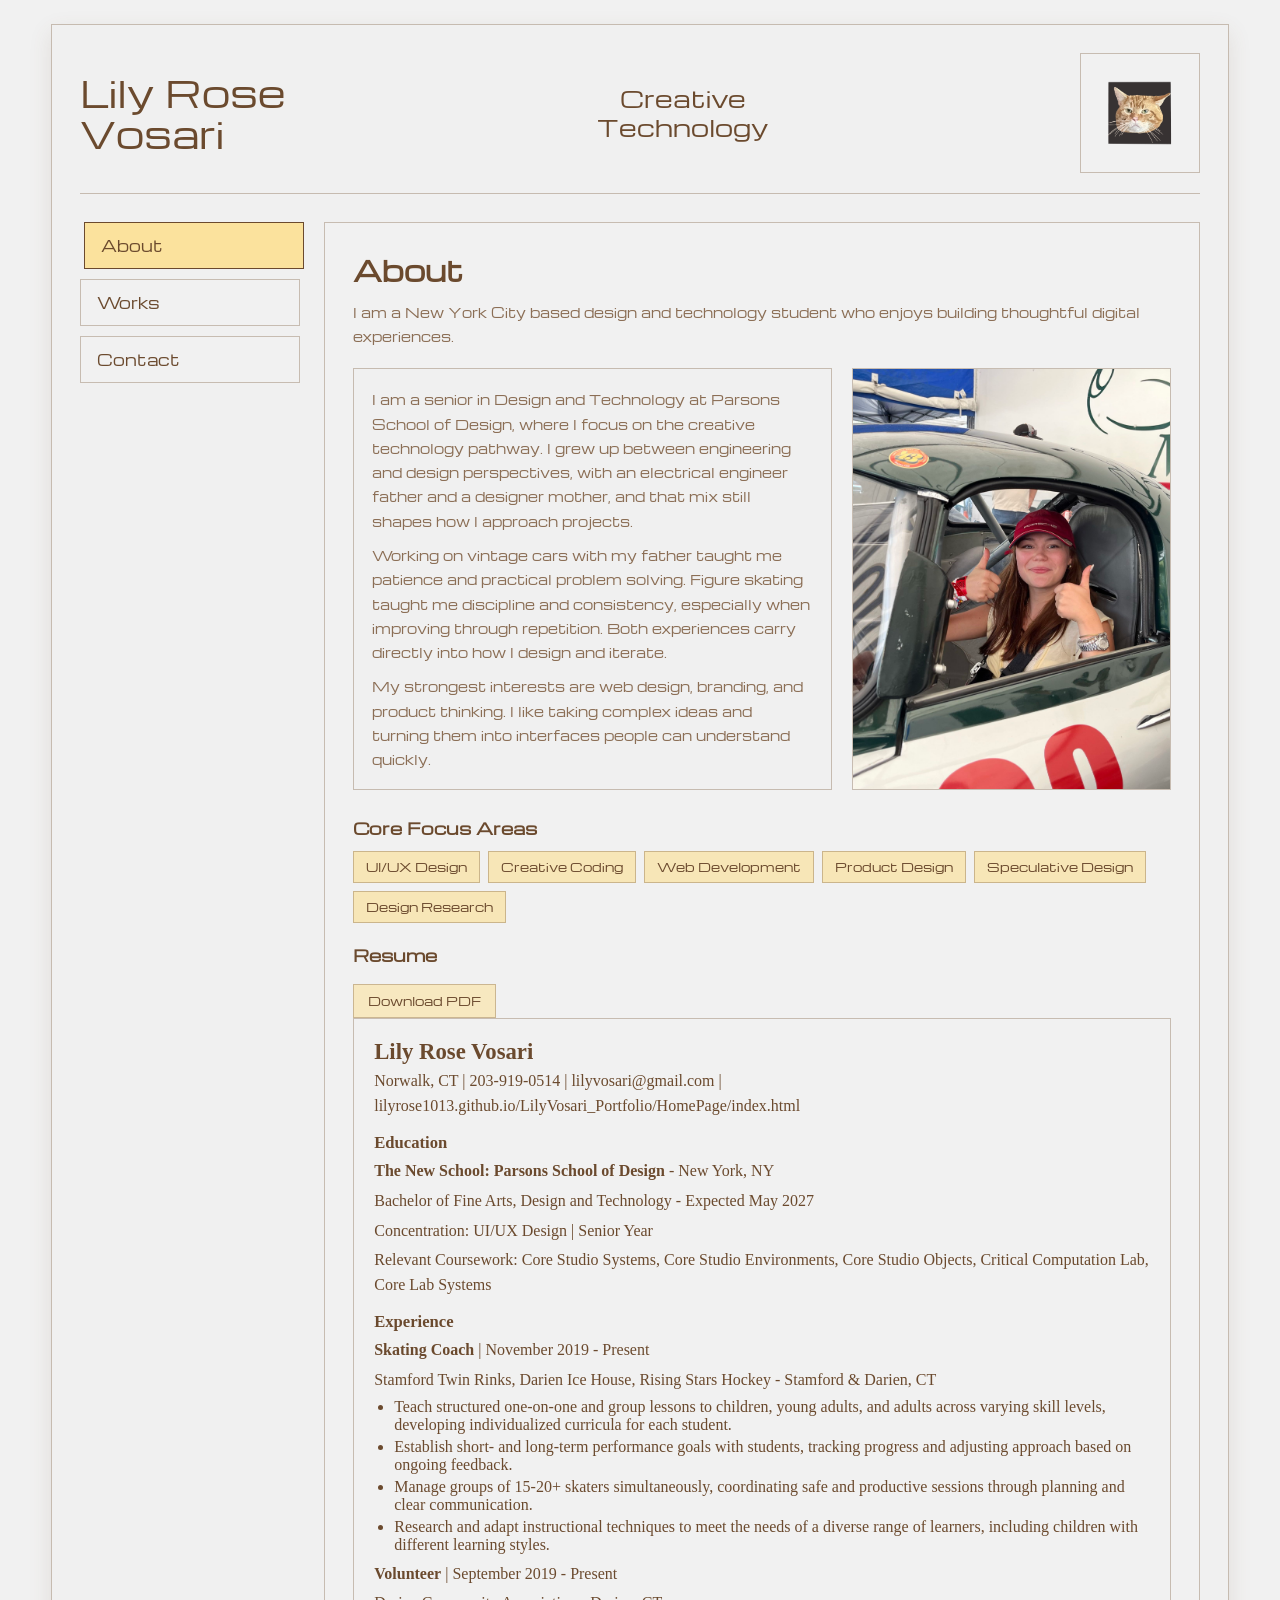
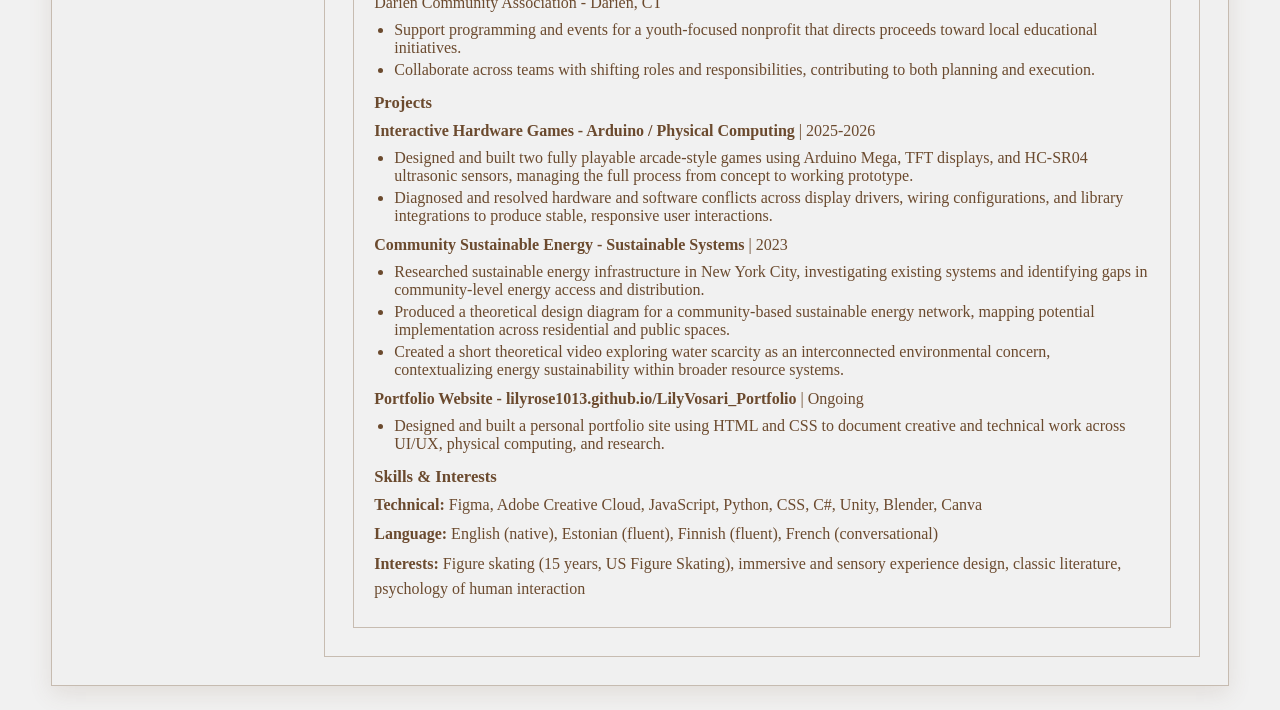
==== commit 3d65d2e2: "works page update along with removal of nwanted/used files correction to formating" ====
--- a/Pages/about.html
+++ b/Pages/about.html
@@ -59,6 +59,7 @@
 
                 <div class="resume-placeholder">
                     <h2 class="section-title">Resume</h2>
+                    <a class="hero-link" href="../Documents/LilyRoseVosari_Resume_LV.pdf" download>Download PDF</a>
                     <div class="resume-content">
                         <h3>Lily Rose Vosari</h3>
                         <p>Norwalk, CT | 203-919-0514 | lilyvosari@gmail.com | lilyrose1013.github.io/LilyVosari_Portfolio/HomePage/index.html</p>
--- a/css/styles.css
+++ b/css/styles.css
@@ -18,9 +18,6 @@
     --line: rgba(119, 85, 55, 0.34);
     --brand: var(--old-copper);
     --brand-soft: var(--butter-yellow);
-    --accent: var(--old-copper);
-    --radius: 0;
-    --shadow: 0 12px 30px rgba(119, 85, 55, 0.12);
 }
 
 *,
@@ -257,32 +254,6 @@
     margin-bottom: 4px;
 }
 
-.card-grid {
-    display: grid;
-    grid-template-columns: repeat(auto-fit, minmax(220px, 1fr));
-    gap: 14px;
-    margin-top: 12px;
-}
-
-.info-card {
-    border: 1px solid var(--line);
-    border-left: 5px solid var(--brand);
-    border-radius: 0;
-    background: rgba(241, 241, 241, 0.97);
-    padding: 16px;
-}
-
-.info-card h3 {
-    font-size: 0.95rem;
-    margin-bottom: 6px;
-}
-
-.info-card p {
-    font-size: 0.77rem;
-    color: var(--muted);
-    line-height: 1.7;
-}
-
 .project-list {
     display: grid;
     gap: 14px;
@@ -302,11 +273,20 @@
     margin-bottom: 4px;
 }
 
+.project-card h3 a {
+    color: inherit;
+    text-decoration: none;
+}
+
+.project-card h3 a:hover {
+    text-decoration: underline;
+}
+
 .project-meta {
     font-size: 0.7rem;
     text-transform: uppercase;
     letter-spacing: 0.06em;
-    color: var(--accent);
+    color: var(--brand);
     margin-bottom: 10px;
 }
 
@@ -317,6 +297,36 @@
     font-size: 0.78rem;
 }
 
+.works-grid {
+    display: grid;
+    grid-template-columns: repeat(3, 1fr);
+    grid-auto-rows: 190px;
+    gap: 14px;
+    margin-top: 14px;
+}
+
+.works-card {
+    border: 1px solid var(--line);
+    background: rgba(241, 241, 241, 0.97);
+    padding: 20px;
+    display: flex;
+    flex-direction: column;
+    justify-content: flex-end;
+    gap: 6px;
+    overflow: hidden;
+}
+
+.works-card.wide { grid-column: span 2; }
+.works-card.tall { grid-row: span 2; }
+
+.works-card h3 {
+    font-size: 1rem;
+    color: var(--brand);
+}
+
+.works-card.teal   { background: rgba(192, 221, 218, 0.5); }
+.works-card.yellow { background: rgba(251, 226, 157, 0.45); }
+
 .contact-list {
     list-style: none;
     display: grid;
@@ -354,7 +364,7 @@
     gap: 10px;
 }
 
-.featured-area h2 {
+.featured-area h1 {
     font-size: clamp(1.25rem, 2.6vw, 2rem);
 }
 
@@ -381,35 +391,6 @@
     background: rgba(192, 221, 218, 0.78);
 }
 
-.site-link-list {
-    margin-top: 14px;
-    display: grid;
-    gap: 11px;
-}
-
-.site-link-item {
-    border: 1px solid var(--line);
-    border-radius: 0;
-    background: rgba(241, 241, 241, 0.97);
-    padding: 14px;
-}
-
-.site-link-item a {
-    color: var(--brand);
-    text-decoration: none;
-}
-
-.site-link-item a:hover {
-    text-decoration: underline;
-}
-
-.site-link-item p {
-    margin-top: 6px;
-    color: var(--muted);
-    font-size: 0.76rem;
-    line-height: 1.72;
-}
-
 @media (max-width: 980px) {
     .main-content {
         grid-template-columns: 1fr;
@@ -427,6 +408,14 @@
 
     .hero-block {
         grid-template-columns: 1fr;
+    }
+
+    .works-grid {
+        grid-template-columns: repeat(2, 1fr);
+    }
+
+    .works-card.tall {
+        grid-row: span 1;
     }
 }
 
@@ -453,9 +442,15 @@
     }
 
     .project-card,
-    .site-link-item,
-    .info-card,
     .contact-list li {
         padding: 14px;
     }
-}
+
+    .works-grid {
+        grid-template-columns: 1fr;
+        grid-auto-rows: 150px;
+    }
+
+    .works-card.wide { grid-column: span 1; }
+    .works-card.tall { grid-row: span 1; }
+}
